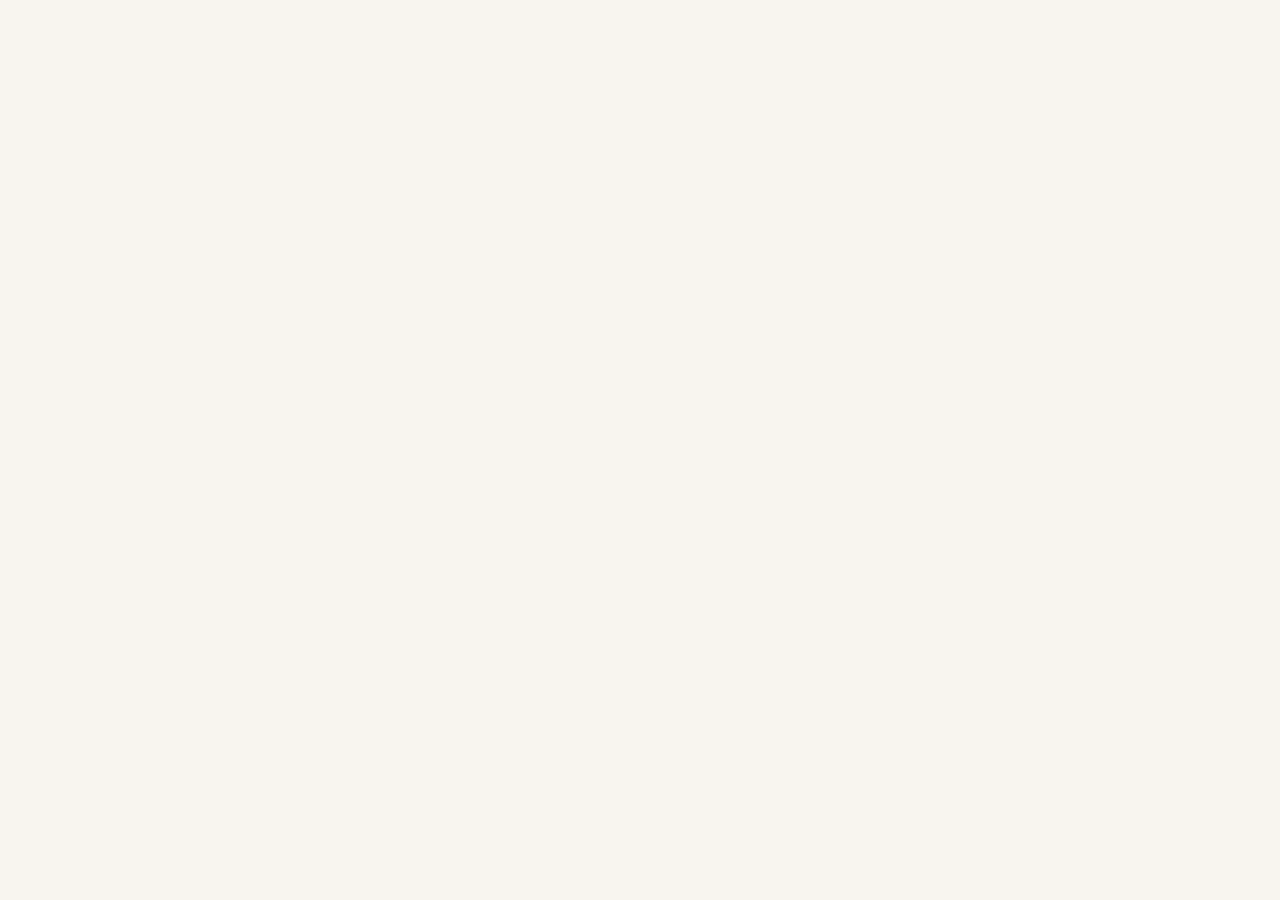
==== about.html @ d3966397 "about skeleton" ====
<!DOCTYPE html>
<html lang="en">
<head>
    <meta charset="UTF-8">
    <meta name="viewport" content="width=device-width, initial-scale=1.0">
    <title>About Us | Blackwell & Associates</title>
    <link href="https://cdn.jsdelivr.net/npm/bootstrap@5.3.2/dist/css/bootstrap.min.css" rel="stylesheet"/>
    <link href="https://fonts.googleapis.com/css2?family=Playfair+Display:wght@400;600;700&family=Inter:wght@300;400;500;600&display=swap" rel="stylesheet"/>
    <link rel="stylesheet" href="https://cdn.jsdelivr.net/npm/bootstrap-icons@1.11.3/font/bootstrap-icons.min.css"/>
    <link rel="stylesheet" href="style.css"/>
</head>
<body>
<a href="#main-content" class="visually-hidden-focusable">Skip to main content</a>

<!-- Navbar will go here -->

<main id="main-content">
  <!-- Page header will go here -->

  <!-- Our Story will go here -->

  <!-- Mission & Values will go here -->

  <!-- Awards will go here -->
</main>

<!-- Footer will go here -->

<script src="https://cdn.jsdelivr.net/npm/bootstrap@5.3.2/dist/js/bootstrap.bundle.min.js"></script>
<script src="main.js"></script>
</body>
</html>
---- style.css ----
/* Blackwell & Associates - Stylesheet */

:root {
  --navy:       #0D1F3C;
  --navy-mid:   #162C55;
  --gold:       #C9A84C;
  --gold-light: #E2C46F;
  --cream:      #F8F5EF;
  --text-dark:  #1A1A2E;
  --text-muted: #6B7280;
  --white:      #FFFFFF;
  --card-bg:    #FFFFFF;
  --card-border:#E5E7EB;
  --section-alt:#F3F4F6;
  --footer-bg:  #0D1F3C;
  --nav-text:       rgba(255,255,255,0.85);
  --nav-text-hover: var(--gold);
  --nav-bg:         transparent;
  --nav-bg-scrolled: var(--navy);
}

[data-theme="dark"] {
  --cream:      #111827;
  --text-dark:  #F9FAFB;
  --text-muted: #9CA3AF;
  --white:      #1F2937;
  --card-bg:    #1F2937;
  --card-border:#374151;
  --section-alt:#1a2535;
  --footer-bg:  #060d1a;
  --nav-text:       rgba(255,255,255,0.85);
  --nav-bg:         transparent;
  --nav-bg-scrolled: var(--navy);
}

*, *::before, *::after { box-sizing: border-box; }
html { scroll-behavior: smooth; }

body {
  font-family: 'Inter', sans-serif;
  background-color: var(--cream);
  color: var(--text-dark);
  transition: background-color 0.3s, color 0.3s;
}

h1, h2, h3, h4, h5, h6 {
  font-family: 'Playfair Display', serif;
  color: var(--text-dark);
}

.py-6 { padding-top: 5rem; padding-bottom: 5rem; }

#mainNav {
 background-color: var(--navy);
  padding: 0.9rem 0;
  box-shadow: 0 2px 12px rgba(0,0,0,0.08);
}
#mainNav.scrolled {
  background-color: var(--navy);
  box-shadow: 0 2px 20px rgba(0,0,0,0.3);
  padding: 0.7rem 0;
}
.navbar-brand { display: flex; align-items: center; gap: 0.5rem; text-decoration: none; }
.brand-icon { font-size: 1.4rem; color: var(--gold); }
.brand-name { font-family: 'Playfair Display', serif; font-size: 1.1rem; font-weight: 700; color: var(--white); letter-spacing: 0.02em; }
.brand-amp { color: var(--gold); }
.nav-link { color: rgba(255,255,255,0.85) !important; font-size: 0.875rem; font-weight: 500; letter-spacing: 0.03em; padding: 0.4rem 0.75rem !important; transition: color 0.2s; }
.nav-link:hover, .nav-link.active { color: var(--gold) !important; }
.btn-consult { background-color: var(--gold) !important; color: var(--navy) !important; font-weight: 600 !important; border-radius: 4px; padding: 0.45rem 1.1rem !important; transition: background-color 0.2s, transform 0.15s; }
.btn-consult:hover { background-color: var(--gold-light) !important; transform: translateY(-1px); }
.btn-theme-toggle { background: rgba(255,255,255,0.1); border: 1px solid rgba(255,255,255,0.25); color: var(--white); border-radius: 50%; width: 36px; height: 36px; display: flex; align-items: center; justify-content: center; cursor: pointer; transition: background 0.2s; font-size: 0.875rem; }
.btn-theme-toggle:hover { background: rgba(201,168,76,0.3); color: var(--gold); }
.navbar-toggler { border-color: rgba(255,255,255,0.4); }
.navbar-toggler-icon { filter: invert(1); }

.hero-section {
  position: relative;
  background: linear-gradient(135deg, var(--navy) 0%, #1a3560 60%, #0a1628 100%);
  min-height: 100vh;
  overflow: hidden;
}

.hero-bg-overlay {
  position: absolute;
  inset: 0;
  background: radial-gradient(ellipse at 70% 50%, rgba(201,168,76,0.08) 0%, transparent 60%);
  pointer-events: none;
}

.hero-content { position: relative; z-index: 2; }

.hero-eyebrow {
  font-size: 0.8rem;
  font-weight: 600;
  letter-spacing: 0.15em;
  text-transform: uppercase;
  color: var(--gold);
  margin-bottom: 1.2rem;
}

.hero-headline {
  font-size: clamp(3rem, 7vw, 5.5rem);
  font-weight: 700;
  line-height: 1.05;
  color: var(--white);
  margin-bottom: 1.5rem;
}

.headline-gold { color: var(--gold); }

.hero-sub {
  font-size: 1.05rem;
  color: rgba(255,255,255,0.75);
  line-height: 1.75;
  max-width: 520px;
  margin-bottom: 2rem;
}

.btn-primary-gold {
  background-color: var(--gold);
  color: var(--navy);
  font-weight: 700;
  font-size: 0.9rem;
  letter-spacing: 0.04em;
  border: none;
  border-radius: 4px;
  padding: 0.75rem 1.75rem;
  text-decoration: none;
  transition: background-color 0.2s, transform 0.15s;
  display: inline-block;
}
.btn-primary-gold:hover {
  background-color: var(--gold-light);
  color: var(--navy);
  transform: translateY(-2px);
}

.btn-outline-light-custom {
  background: transparent;
  color: var(--white);
  font-weight: 600;
  font-size: 0.9rem;
  border: 1.5px solid rgba(255,255,255,0.45);
  border-radius: 4px;
  padding: 0.75rem 1.75rem;
  text-decoration: none;
  transition: border-color 0.2s, color 0.2s;
  display: inline-block;
}
.btn-outline-light-custom:hover {
  border-color: var(--gold);
  color: var(--gold);
}

.hero-stat-card {
  background: rgba(255,255,255,0.06);
  border: 1px solid rgba(201,168,76,0.25);
  border-radius: 12px;
  padding: 2.5rem 2rem;
  backdrop-filter: blur(10px);
  display: flex;
  flex-direction: column;
  gap: 1.5rem;
  min-width: 220px;
}

.stat-item { display: flex; flex-direction: column; }

.stat-number {
  font-family: 'Playfair Display', serif;
  font-size: 2.4rem;
  font-weight: 700;
  color: var(--gold);
  line-height: 1;
}

.stat-label {
  font-size: 0.78rem;
  color: rgba(255,255,255,0.6);
  letter-spacing: 0.06em;
  text-transform: uppercase;
  margin-top: 0.3rem;
}

.stat-divider { height: 1px; background: rgba(201,168,76,0.2); }

.hero-scroll-hint {
  position: absolute;
  bottom: 2rem;
  left: 50%;
  transform: translateX(-50%);
  color: rgba(255,255,255,0.4);
  font-size: 1.4rem;
  animation: bounce 2s infinite;
  z-index: 2;
}

@keyframes bounce {
  0%, 100% { transform: translateX(-50%) translateY(0); }
  50% { transform: translateX(-50%) translateY(6px); }
}

.section-eyebrow {
  font-size: 0.75rem;
  font-weight: 700;
  letter-spacing: 0.15em;
  text-transform: uppercase;
  color: var(--gold);
  margin-bottom: 0.5rem;
}

.section-title {
  font-size: clamp(1.8rem, 3.5vw, 2.6rem);
  font-weight: 700;
  color: var(--text-dark);
  line-height: 1.2;
}

.section-sub {
  color: var(--text-muted);
  font-size: 1rem;
  max-width: 580px;
  margin: 0.75rem auto 0;
  line-height: 1.7;
}

.section-practice {
  background-color: var(--cream);
}

.practice-card {
  background: var(--card-bg);
  border: 1px solid var(--card-border);
  border-radius: 10px;
  padding: 2rem 1.75rem;
  height: 100%;
  transition: transform 0.25s, box-shadow 0.25s, border-color 0.25s;
}
.practice-card:hover {
  transform: translateY(-5px);
  box-shadow: 0 12px 32px rgba(13,31,60,0.1);
  border-color: var(--gold);
}

.practice-icon {
  font-size: 1.8rem;
  color: var(--gold);
  margin-bottom: 1rem;
}

.practice-card h4 {
  font-size: 1.1rem;
  font-weight: 700;
  margin-bottom: 0.6rem;
}

.practice-card p {
  font-size: 0.9rem;
  color: var(--text-muted);
  line-height: 1.65;
  margin-bottom: 1rem;
}

.practice-link {
  font-size: 0.85rem;
  font-weight: 600;
  color: var(--gold);
  text-decoration: none;
  letter-spacing: 0.03em;
}
.practice-link:hover { color: var(--gold-light); }

.section-why {
  background-color: var(--section-alt);
}

.why-card {
  background: var(--card-bg);
  border: 1px solid var(--card-border);
  border-radius: 10px;
  padding: 1.5rem;
  height: 100%;
  transition: box-shadow 0.2s;
}
.why-card:hover {
  box-shadow: 0 6px 20px rgba(13,31,60,0.08);
}

.why-icon {
  font-size: 1.5rem;
  color: var(--gold);
  margin-bottom: 0.75rem;
  display: block;
}

.why-card h5 {
  font-size: 1rem;
  font-weight: 700;
  margin-bottom: 0.4rem;
}

.why-card p {
  font-size: 0.875rem;
  color: var(--text-muted);
  line-height: 1.65;
  margin: 0;
}
.section-testimonials {
  background-color: var(--navy);
}
.section-testimonials .section-eyebrow { color: var(--gold); }
.section-testimonials .section-title { color: var(--white); }

.testimonial-card {
  max-width: 680px;
  text-align: center;
  padding: 2rem;
}

.stars {
  color: var(--gold);
  font-size: 1.2rem;
  letter-spacing: 0.1em;
}

.testimonial-quote {
  font-size: 1.1rem;
  color: rgba(255,255,255,0.85);
  line-height: 1.8;
  font-style: italic;
}

.testimonial-author {
  display: flex;
  align-items: center;
  justify-content: center;
  gap: 1rem;
}

.author-avatar {
  width: 48px;
  height: 48px;
  background: var(--gold);
  color: var(--navy);
  border-radius: 50%;
  display: flex;
  align-items: center;
  justify-content: center;
  font-weight: 700;
  font-size: 0.85rem;
  flex-shrink: 0;
}

.testimonial-author strong {
  display: block;
  color: var(--white);
  font-family: 'Playfair Display', serif;
}

.testimonial-author span {
  font-size: 0.8rem;
  color: rgba(255,255,255,0.5);
}

.carousel-btn {
  background: rgba(255,255,255,0.1);
  border: 1px solid rgba(255,255,255,0.25);
  color: var(--white);
  border-radius: 50%;
  width: 42px;
  height: 42px;
  display: inline-flex;
  align-items: center;
  justify-content: center;
  cursor: pointer;
  transition: background 0.2s;
}
.carousel-btn:hover {
  background: var(--gold);
  color: var(--navy);
  border-color: var(--gold);
}
.section-cta {
  background: linear-gradient(135deg, var(--navy-mid) 0%, var(--navy) 100%);
}

.cta-title {
  font-size: clamp(1.8rem, 3vw, 2.4rem);
  color: var(--white);
  font-weight: 700;
}

.cta-sub {
  color: rgba(255,255,255,0.7);
  font-size: 1rem;
}
.site-footer {
  background-color: var(--footer-bg);
  color: rgba(255,255,255,0.65);
}

.footer-brand {
  font-family: 'Playfair Display', serif;
  font-size: 1.15rem;
  color: var(--white);
  font-weight: 700;
}

.footer-about {
  font-size: 0.875rem;
  line-height: 1.7;
}

.footer-socials a {
  color: rgba(255,255,255,0.5);
  font-size: 1.1rem;
  margin-right: 0.75rem;
  transition: color 0.2s;
  text-decoration: none;
}
.footer-socials a:hover { color: var(--gold); }

.footer-heading {
  color: var(--white);
  font-family: 'Playfair Display', serif;
  font-size: 0.95rem;
  font-weight: 700;
  margin-bottom: 1rem;
  letter-spacing: 0.04em;
}

.footer-links {
  list-style: none;
  padding: 0;
  margin: 0;
}
.footer-links li { margin-bottom: 0.5rem; }
.footer-links a {
  color: rgba(255,255,255,0.55);
  font-size: 0.875rem;
  text-decoration: none;
  transition: color 0.2s;
}
.footer-links a:hover { color: var(--gold); }

.footer-contact {
  list-style: none;
  padding: 0;
  margin: 0;
  display: flex;
  flex-direction: column;
  gap: 0.65rem;
}
.footer-contact li {
  display: flex;
  align-items: flex-start;
  gap: 0.6rem;
  font-size: 0.875rem;
  color: rgba(255,255,255,0.55);
}
.footer-contact i {
  color: var(--gold);
  margin-top: 0.15rem;
  flex-shrink: 0;
}

.footer-divider { border-color: rgba(255,255,255,0.1); }

.footer-bottom {
  font-size: 0.8rem;
  color: rgba(255,255,255,0.35);
}
@media (max-width: 991px) {
  .hero-section {
    min-height: auto;
    padding: 7rem 0 4rem;
  }
  .hero-headline {
    font-size: clamp(2.4rem, 8vw, 3.5rem);
  }
}

@media (max-width: 576px) {
  .hero-actions {
    flex-direction: column;
    align-items: stretch;
  }
  .testimonial-card {
    padding: 1.25rem;
  }
}
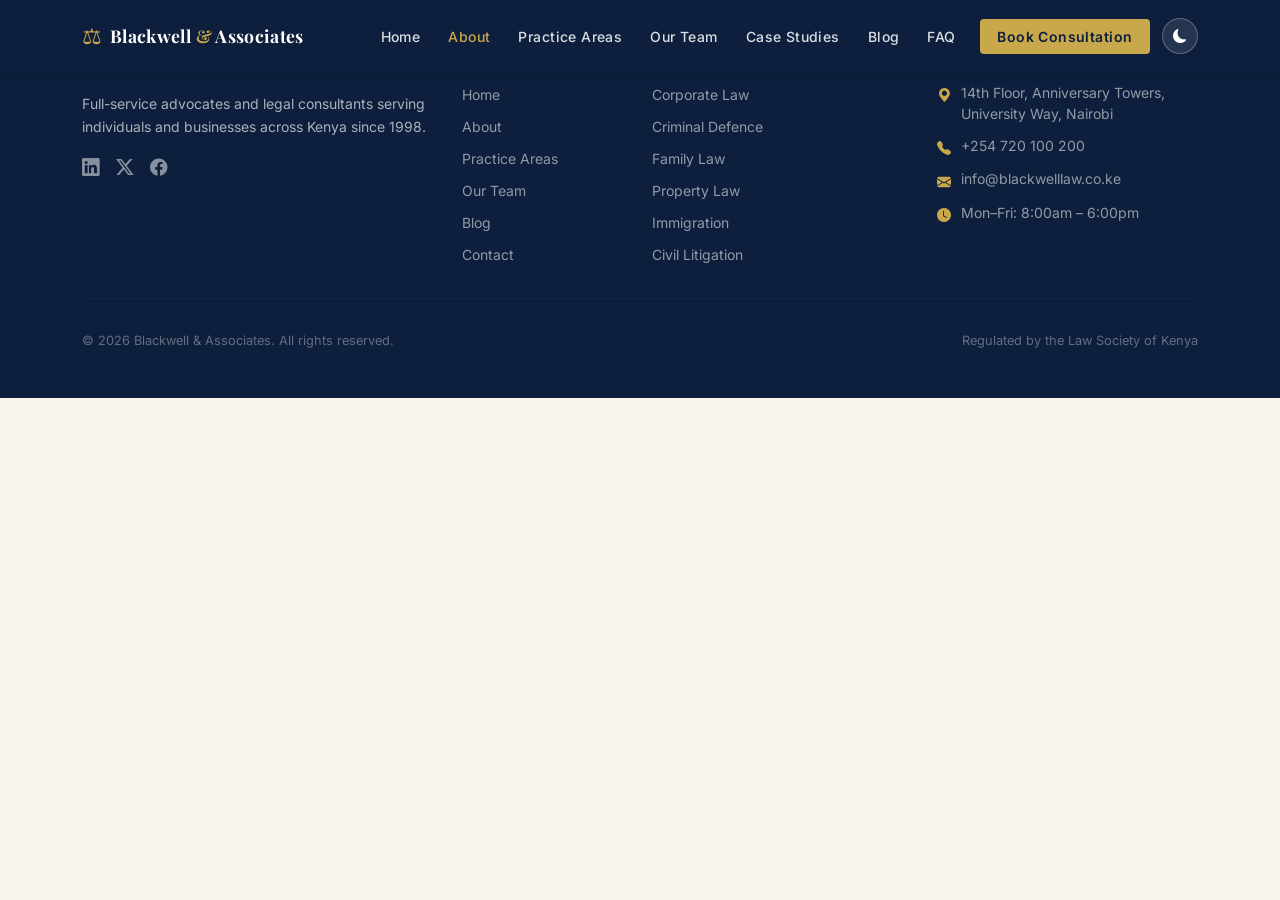
==== commit c817f76c: "add navbar and footer" ====
--- a/about.html
+++ b/about.html
@@ -12,7 +12,36 @@
 <body>
 <a href="#main-content" class="visually-hidden-focusable">Skip to main content</a>
 
-<!-- Navbar will go here -->
+<nav class="navbar navbar-expand-lg fixed-top" id="mainNav">
+    <div class="container">
+      <a class="navbar-brand" href="index.html">
+        <span class="brand-icon">⚖</span>
+        <span class="brand-name">Blackwell <span class="brand-amp">&</span> Associates</span>
+      </a>
+      <button class="navbar-toggler" type="button" data-bs-toggle="collapse" data-bs-target="#navMenu" aria-controls="navMenu" aria-expanded="false" aria-label="Toggle navigation">
+        <span class="navbar-toggler-icon"></span>
+      </button>
+      <div class="collapse navbar-collapse" id="navMenu">
+        <ul class="navbar-nav ms-auto align-items-lg-center gap-lg-1">
+          <li class="nav-item"><a class="nav-link " href="index.html">Home</a></li>
+          <li class="nav-item"><a class="nav-link active" href="about.html">About</a></li>
+          <li class="nav-item"><a class="nav-link" href="practice-areas.html">Practice Areas</a></li>
+          <li class="nav-item"><a class="nav-link" href="team.html">Our Team</a></li>
+          <li class="nav-item"><a class="nav-link" href="case-studies.html">Case Studies</a></li>
+          <li class="nav-item"><a class="nav-link" href="blog.html">Blog</a></li>
+          <li class="nav-item"><a class="nav-link" href="faq.html">FAQ</a></li>
+          <li class="nav-item ms-lg-2">
+            <a class="nav-link btn-consult" href="contact.html">Book Consultation</a>
+          </li>
+          <li class="nav-item ms-lg-2">
+            <button class="btn-theme-toggle" id="themeToggle" aria-label="Toggle dark and light mode" title="Toggle dark/light mode">
+              <i class="bi bi-moon-fill" id="themeIcon"></i>
+            </button>
+          </li>
+        </ul>
+      </div>
+    </div>
+</nav>
 
 <main id="main-content">
   <!-- Page header will go here -->
@@ -24,7 +53,57 @@
   <!-- Awards will go here -->
 </main>
 
-<!-- Footer will go here -->
+<footer class="site-footer py-5">
+  <div class="container">
+    <div class="row g-4">
+      <div class="col-lg-4">
+        <div class="footer-brand mb-3">⚖ Blackwell & Associates</div>
+        <p class="footer-about">Full-service advocates and legal consultants serving individuals and businesses across Kenya since 1998.</p>
+        <div class="footer-socials mt-3">
+          <a href="#" aria-label="LinkedIn"><i class="bi bi-linkedin" aria-hidden="true"></i></a>
+          <a href="#" aria-label="Twitter / X"><i class="bi bi-twitter-x" aria-hidden="true"></i></a>
+          <a href="#" aria-label="Facebook"><i class="bi bi-facebook" aria-hidden="true"></i></a>
+        </div>
+      </div>
+      <div class="col-sm-6 col-lg-2">
+        <h6 class="footer-heading">Quick Links</h6>
+        <ul class="footer-links">
+          <li><a href="index.html">Home</a></li>
+          <li><a href="about.html">About</a></li>
+          <li><a href="practice-areas.html">Practice Areas</a></li>
+          <li><a href="team.html">Our Team</a></li>
+          <li><a href="blog.html">Blog</a></li>
+          <li><a href="contact.html">Contact</a></li>
+        </ul>
+      </div>
+      <div class="col-sm-6 col-lg-3">
+        <h6 class="footer-heading">Practice Areas</h6>
+        <ul class="footer-links">
+          <li><a href="practice-areas.html">Corporate Law</a></li>
+          <li><a href="practice-areas.html">Criminal Defence</a></li>
+          <li><a href="practice-areas.html">Family Law</a></li>
+          <li><a href="practice-areas.html">Property Law</a></li>
+          <li><a href="practice-areas.html">Immigration</a></li>
+          <li><a href="practice-areas.html">Civil Litigation</a></li>
+        </ul>
+      </div>
+      <div class="col-lg-3">
+        <h6 class="footer-heading">Contact</h6>
+        <ul class="footer-contact">
+          <li><i class="bi bi-geo-alt-fill" aria-hidden="true"></i> 14th Floor, Anniversary Towers, University Way, Nairobi</li>
+          <li><i class="bi bi-telephone-fill" aria-hidden="true"></i> +254 720 100 200</li>
+          <li><i class="bi bi-envelope-fill" aria-hidden="true"></i> info@blackwelllaw.co.ke</li>
+          <li><i class="bi bi-clock-fill" aria-hidden="true"></i> Mon–Fri: 8:00am – 6:00pm</li>
+        </ul>
+      </div>
+    </div>
+    <hr class="footer-divider mt-4"/>
+    <div class="footer-bottom d-flex flex-wrap justify-content-between align-items-center pt-3">
+      <p class="mb-0">© 2026 Blackwell & Associates. All rights reserved.</p>
+      <p class="mb-0">Regulated by the Law Society of Kenya</p>
+    </div>
+  </div>
+</footer>
 
 <script src="https://cdn.jsdelivr.net/npm/bootstrap@5.3.2/dist/js/bootstrap.bundle.min.js"></script>
 <script src="main.js"></script>
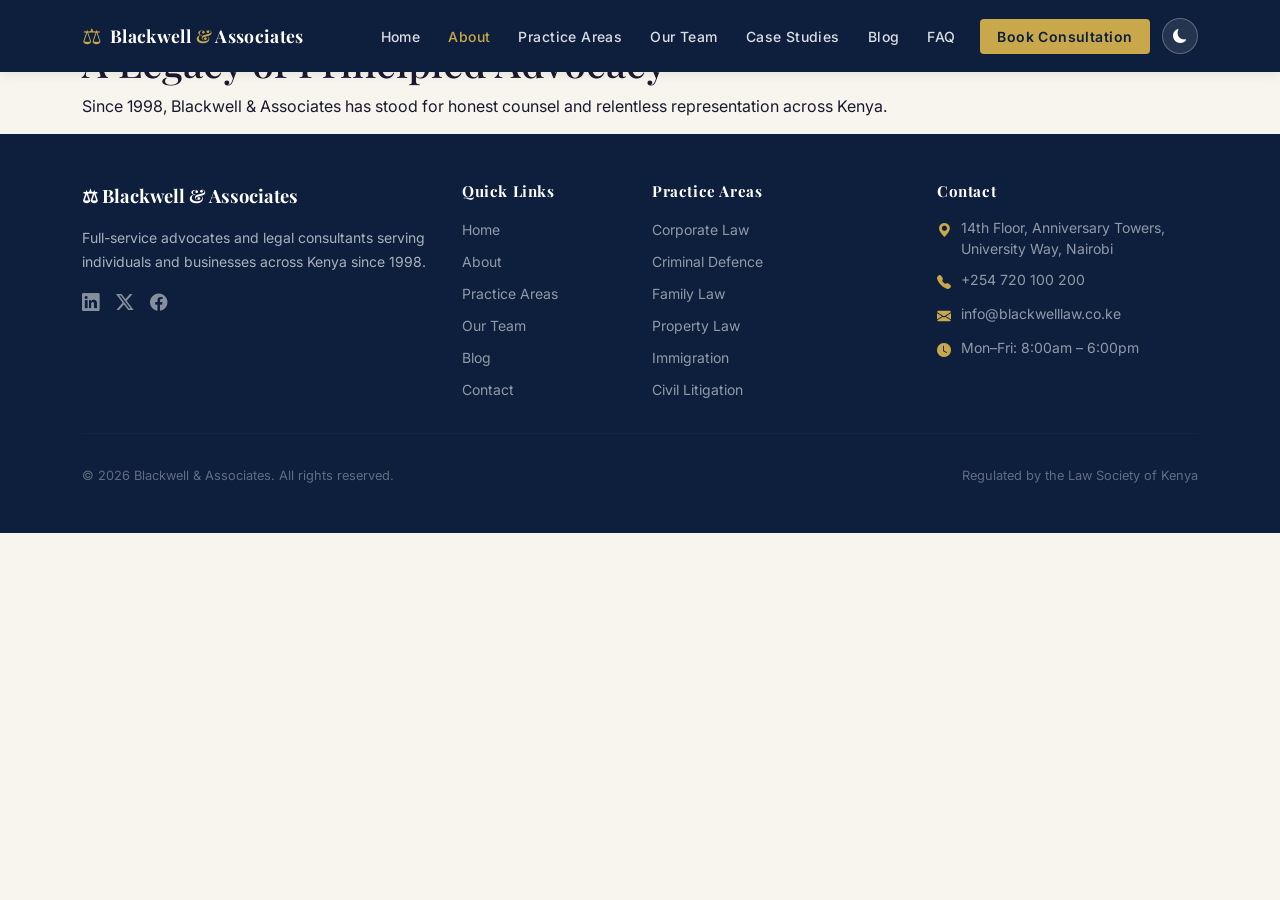
==== commit 589ecb70: "add page header section" ====
--- a/about.html
+++ b/about.html
@@ -44,7 +44,13 @@
 </nav>
 
 <main id="main-content">
-  <!-- Page header will go here -->
+  <section class="page-header">
+  <div class="container">
+    <p class="hero-eyebrow">About Us</p>
+    <h1 class="page-title">A Legacy of Principled Advocacy</h1>
+    <p class="page-subtitle">Since 1998, Blackwell & Associates has stood for honest counsel and relentless representation across Kenya.</p>
+  </div>
+</section>
 
   <!-- Our Story will go here -->
 
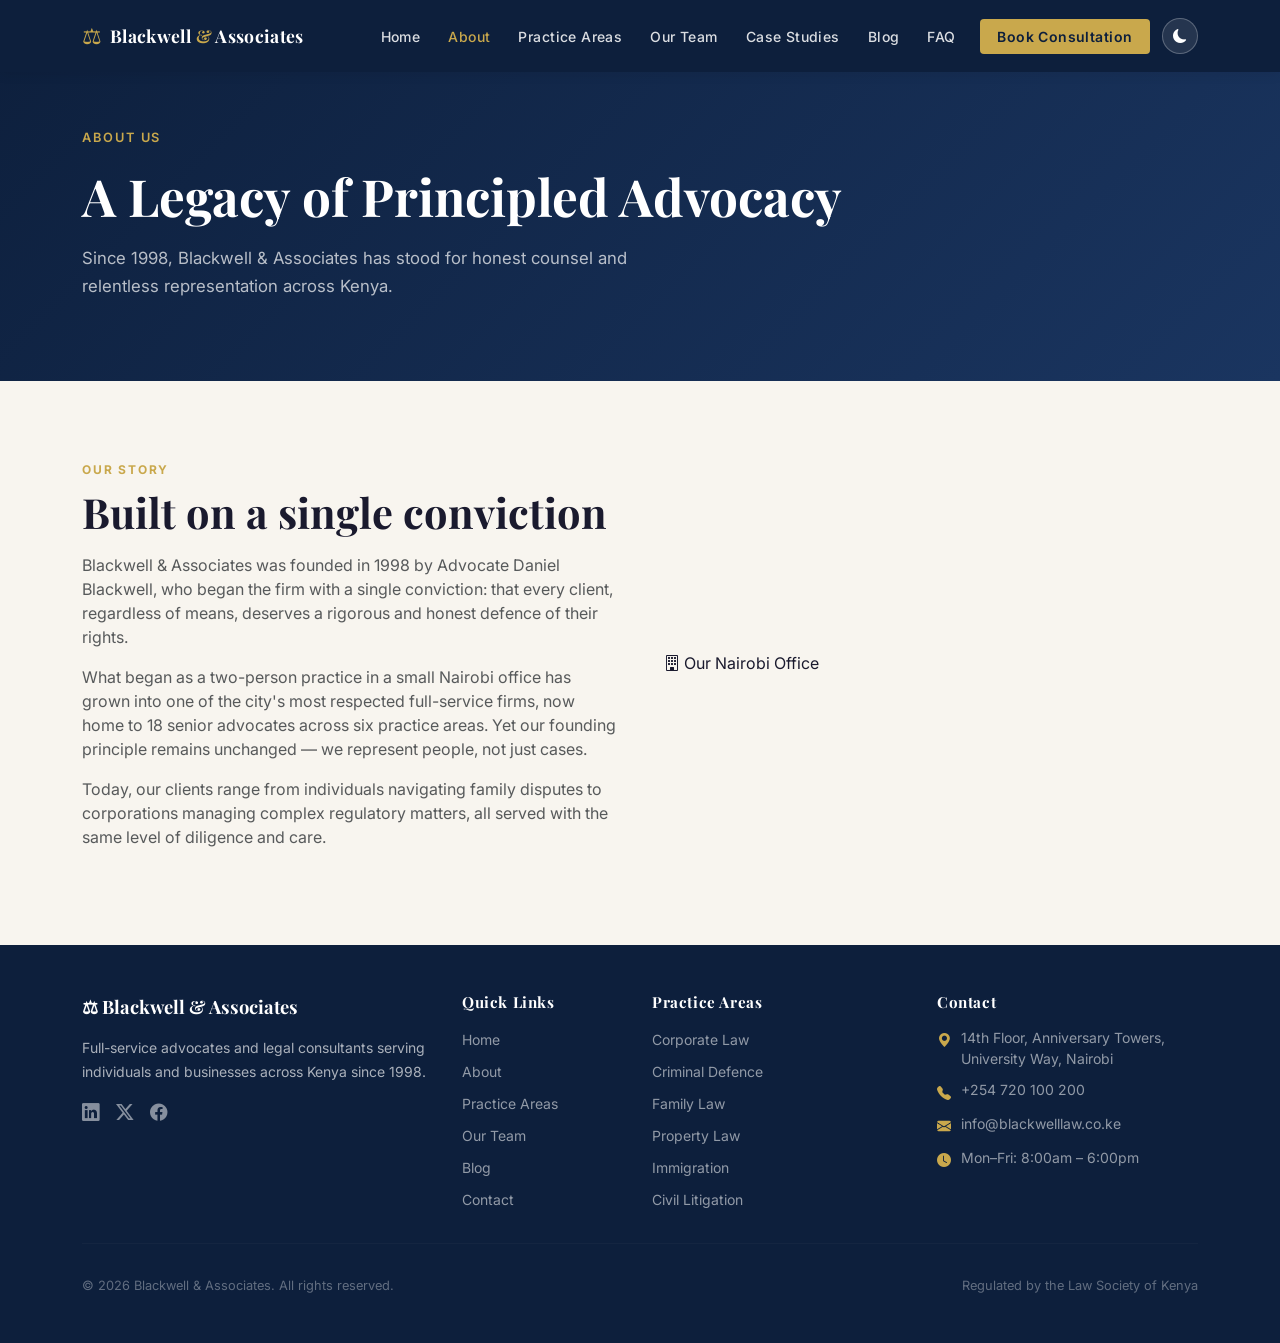
==== commit 64fa3690: "add our story section" ====
--- a/about.html
+++ b/about.html
@@ -52,7 +52,25 @@
   </div>
 </section>
 
-  <!-- Our Story will go here -->
+  <section class="section-story py-6">
+  <div class="container">
+    <div class="row align-items-center g-5">
+      <div class="col-lg-6">
+        <p class="section-eyebrow">Our Story</p>
+        <h2 class="section-title">Built on a single conviction</h2>
+        <p class="mt-3 text-body-secondary">Blackwell & Associates was founded in 1998 by Advocate Daniel Blackwell, who began the firm with a single conviction: that every client, regardless of means, deserves a rigorous and honest defence of their rights.</p>
+        <p class="mt-3 text-body-secondary">What began as a two-person practice in a small Nairobi office has grown into one of the city's most respected full-service firms, now home to 18 senior advocates across six practice areas. Yet our founding principle remains unchanged — we represent people, not just cases.</p>
+        <p class="mt-3 text-body-secondary">Today, our clients range from individuals navigating family disputes to corporations managing complex regulatory matters, all served with the same level of diligence and care.</p>
+      </div>
+      <div class="col-lg-6">
+        <div class="story-image-placeholder">
+          <i class="bi bi-building" aria-hidden="true"></i>
+          <span>Our Nairobi Office</span>
+        </div>
+      </div>
+    </div>
+  </div>
+</section>
 
   <!-- Mission & Values will go here -->
 
--- a/style.css
+++ b/style.css
@@ -488,4 +488,23 @@
   .testimonial-card {
     padding: 1.25rem;
   }
+}
+.page-header {
+  background: linear-gradient(135deg, var(--navy) 0%, #1a3560 100%);
+  padding: 8rem 0 4rem;
+}
+
+.page-title {
+  font-size: clamp(2.2rem, 4.5vw, 3.2rem);
+  font-weight: 700;
+  color: var(--white);
+  margin-top: 0.75rem;
+}
+
+.page-subtitle {
+  color: rgba(255,255,255,0.7);
+  font-size: 1.05rem;
+  max-width: 600px;
+  margin-top: 1rem;
+  line-height: 1.7;
 }
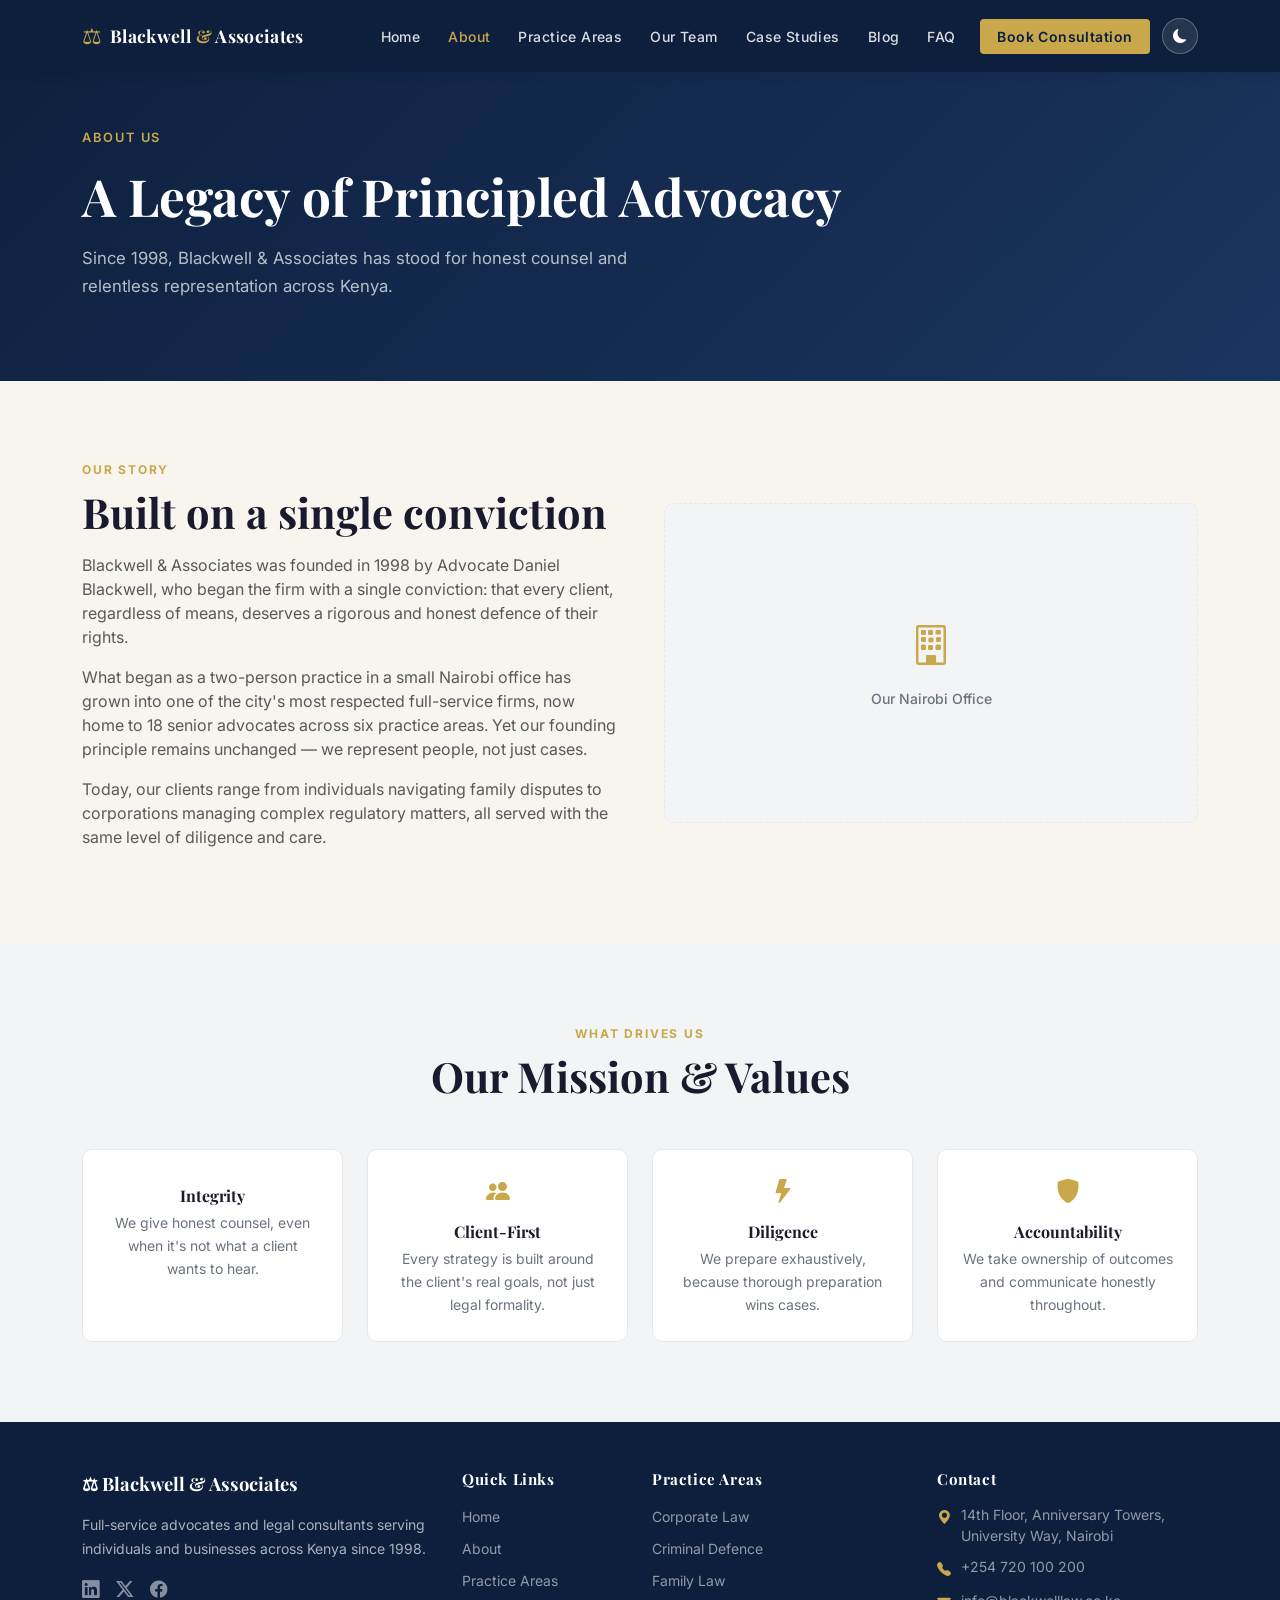
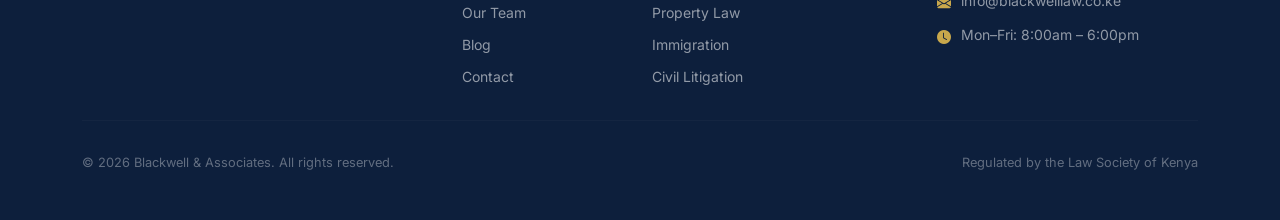
==== commit a1e50721: "add mission and values" ====
--- a/about.html
+++ b/about.html
@@ -72,7 +72,44 @@
   </div>
 </section>
 
-  <!-- Mission & Values will go here -->
+  <section class="section-why py-6">
+  <div class="container">
+    <div class="section-header text-center mb-5">
+      <p class="section-eyebrow">What Drives Us</p>
+      <h2 class="section-title">Our Mission & Values</h2>
+    </div>
+    <div class="row g-4">
+      <div class="col-md-6 col-lg-3">
+        <div class="why-card text-center">
+          <i class="bi bi-balance-scale why-icon" aria-hidden="true"></i>
+          <h5>Integrity</h5>
+          <p>We give honest counsel, even when it's not what a client wants to hear.</p>
+        </div>
+      </div>
+      <div class="col-md-6 col-lg-3">
+        <div class="why-card text-center">
+          <i class="bi bi-people-fill why-icon" aria-hidden="true"></i>
+          <h5>Client-First</h5>
+          <p>Every strategy is built around the client's real goals, not just legal formality.</p>
+        </div>
+      </div>
+      <div class="col-md-6 col-lg-3">
+        <div class="why-card text-center">
+          <i class="bi bi-lightning-fill why-icon" aria-hidden="true"></i>
+          <h5>Diligence</h5>
+          <p>We prepare exhaustively, because thorough preparation wins cases.</p>
+        </div>
+      </div>
+      <div class="col-md-6 col-lg-3">
+        <div class="why-card text-center">
+          <i class="bi bi-shield-fill why-icon" aria-hidden="true"></i>
+          <h5>Accountability</h5>
+          <p>We take ownership of outcomes and communicate honestly throughout.</p>
+        </div>
+      </div>
+    </div>
+  </div>
+</section>
 
   <!-- Awards will go here -->
 </main>
--- a/style.css
+++ b/style.css
@@ -507,4 +507,30 @@
   max-width: 600px;
   margin-top: 1rem;
   line-height: 1.7;
+}
+.section-story {
+  background-color: var(--cream);
+}
+
+.story-image-placeholder {
+  background: var(--section-alt);
+  border: 1px dashed var(--card-border);
+  border-radius: 10px;
+  height: 320px;
+  display: flex;
+  flex-direction: column;
+  align-items: center;
+  justify-content: center;
+  gap: 0.75rem;
+  color: var(--text-muted);
+}
+
+.story-image-placeholder i {
+  font-size: 2.5rem;
+  color: var(--gold);
+}
+
+.story-image-placeholder span {
+  font-size: 0.875rem;
+  font-weight: 500;
 }
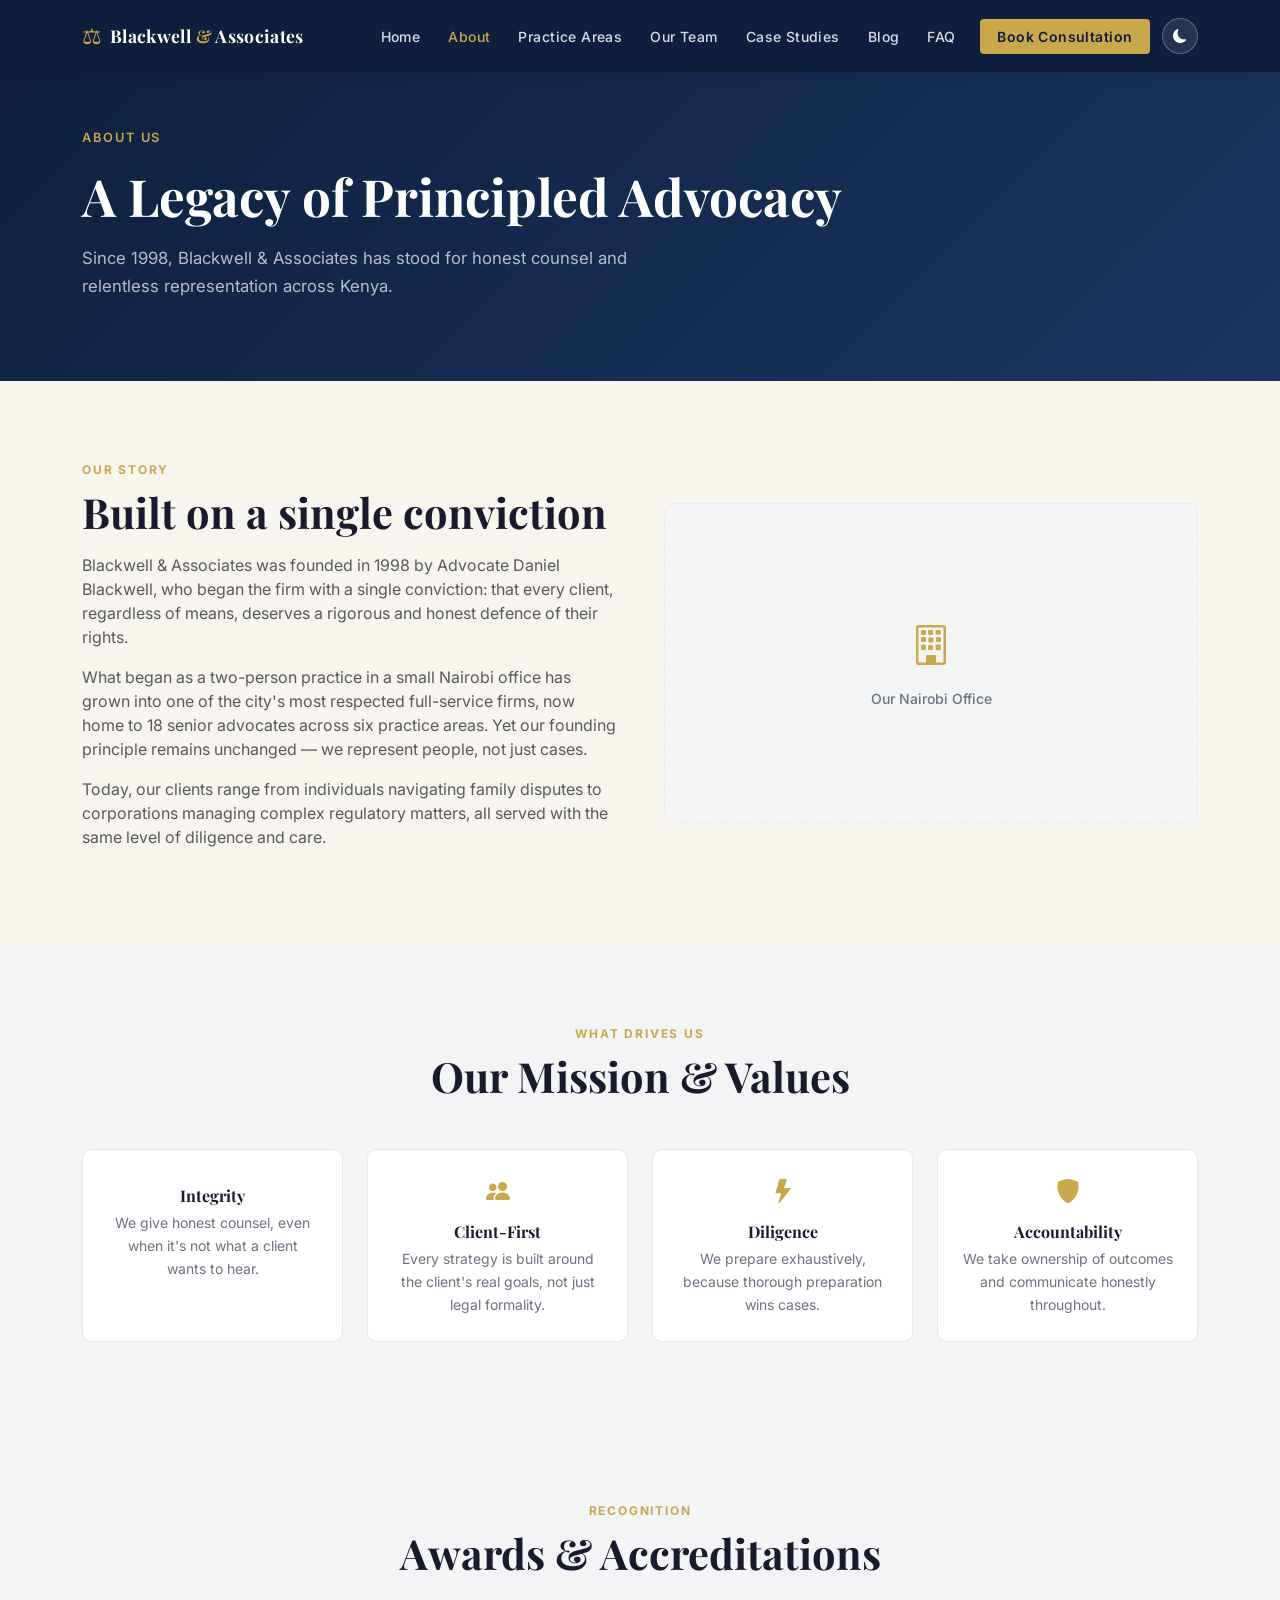
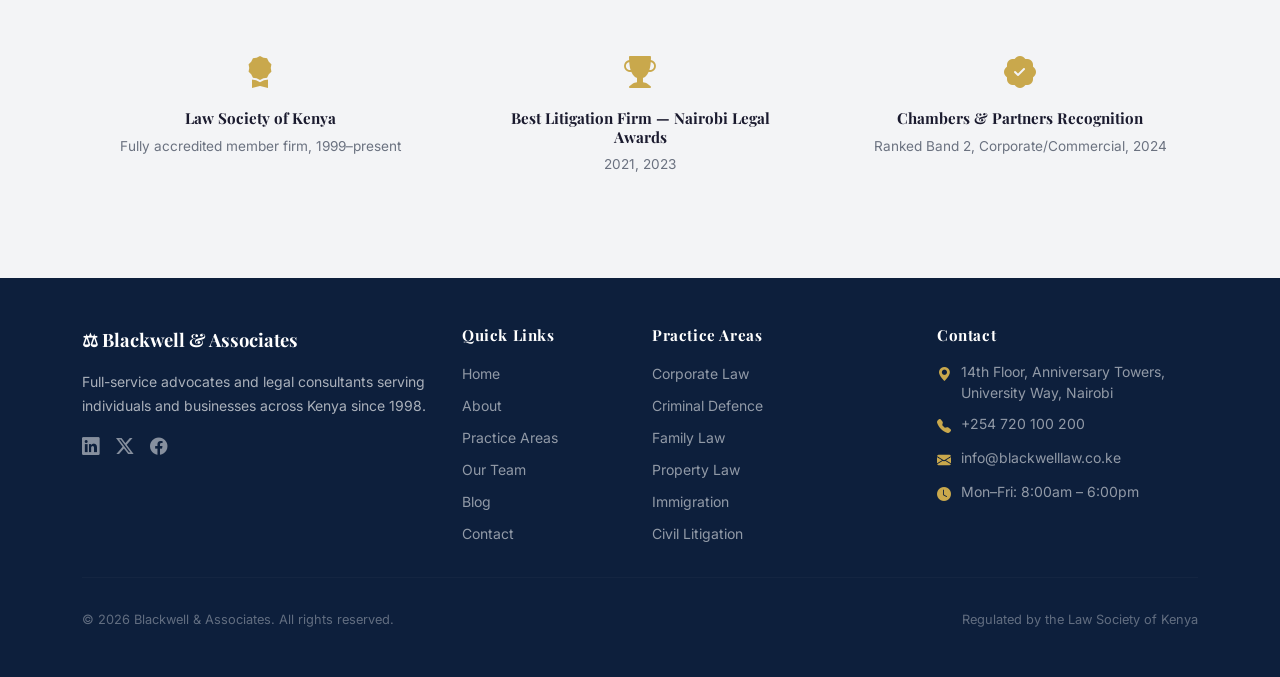
==== commit a2c431ce: "awards+styling" ====
--- a/about.html
+++ b/about.html
@@ -111,7 +111,37 @@
   </div>
 </section>
 
-  <!-- Awards will go here -->
+  <section class="section-awards py-6">
+  <div class="container">
+    <div class="section-header text-center mb-5">
+      <p class="section-eyebrow">Recognition</p>
+      <h2 class="section-title">Awards & Accreditations</h2>
+    </div>
+    <div class="row g-4 text-center">
+      <div class="col-md-4">
+        <div class="award-card">
+          <i class="bi bi-award-fill award-icon" aria-hidden="true"></i>
+          <h6>Law Society of Kenya</h6>
+          <p>Fully accredited member firm, 1999–present</p>
+        </div>
+      </div>
+      <div class="col-md-4">
+        <div class="award-card">
+          <i class="bi bi-trophy-fill award-icon" aria-hidden="true"></i>
+          <h6>Best Litigation Firm — Nairobi Legal Awards</h6>
+          <p>2021, 2023</p>
+        </div>
+      </div>
+      <div class="col-md-4">
+        <div class="award-card">
+          <i class="bi bi-patch-check-fill award-icon" aria-hidden="true"></i>
+          <h6>Chambers & Partners Recognition</h6>
+          <p>Ranked Band 2, Corporate/Commercial, 2024</p>
+        </div>
+      </div>
+    </div>
+  </div>
+</section>
 </main>
 
 <footer class="site-footer py-5">
--- a/style.css
+++ b/style.css
@@ -533,4 +533,29 @@
 .story-image-placeholder span {
   font-size: 0.875rem;
   font-weight: 500;
+}
+.section-awards {
+  background-color: var(--section-alt);
+}
+
+.award-card {
+  padding: 1.5rem;
+}
+
+.award-icon {
+  font-size: 2rem;
+  color: var(--gold);
+  margin-bottom: 0.75rem;
+  display: block;
+}
+
+.award-card h6 {
+  font-weight: 700;
+  font-size: 0.95rem;
+}
+
+.award-card p {
+  font-size: 0.85rem;
+  color: var(--text-muted);
+  margin: 0;
 }
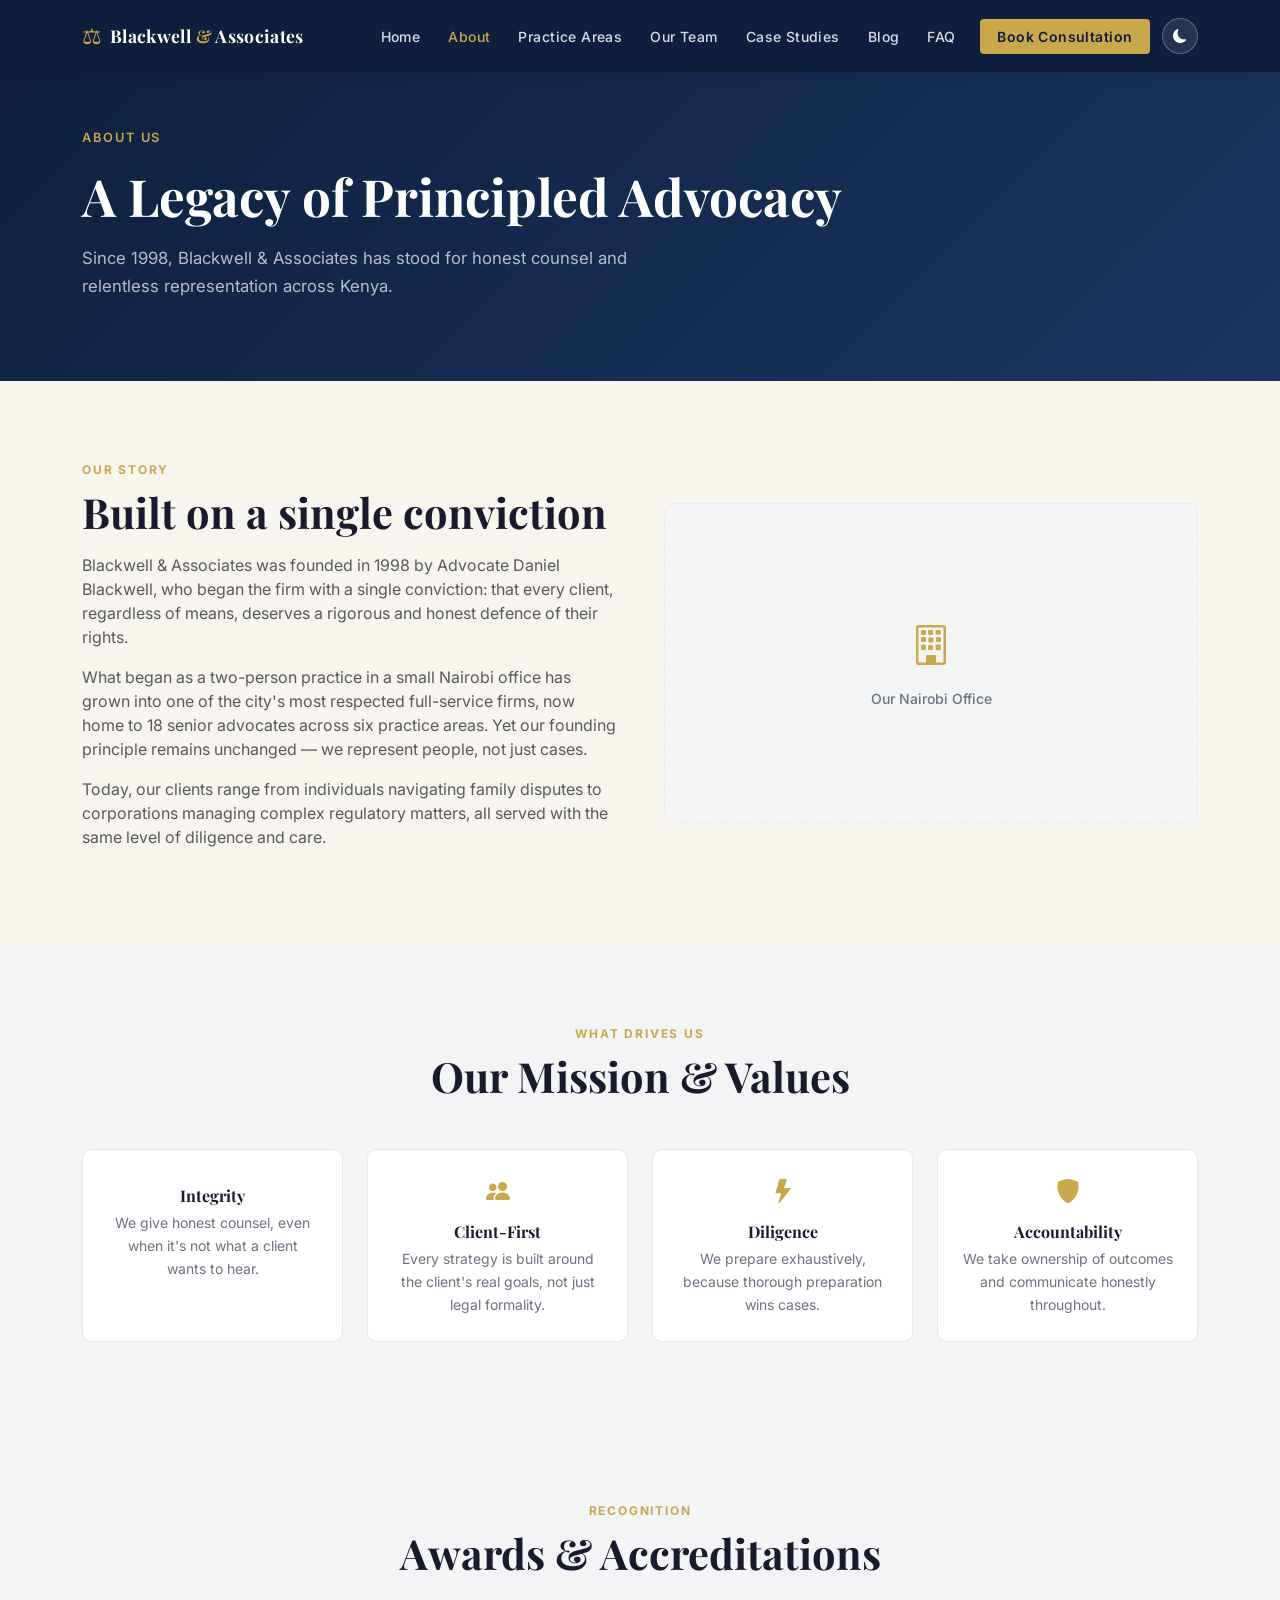
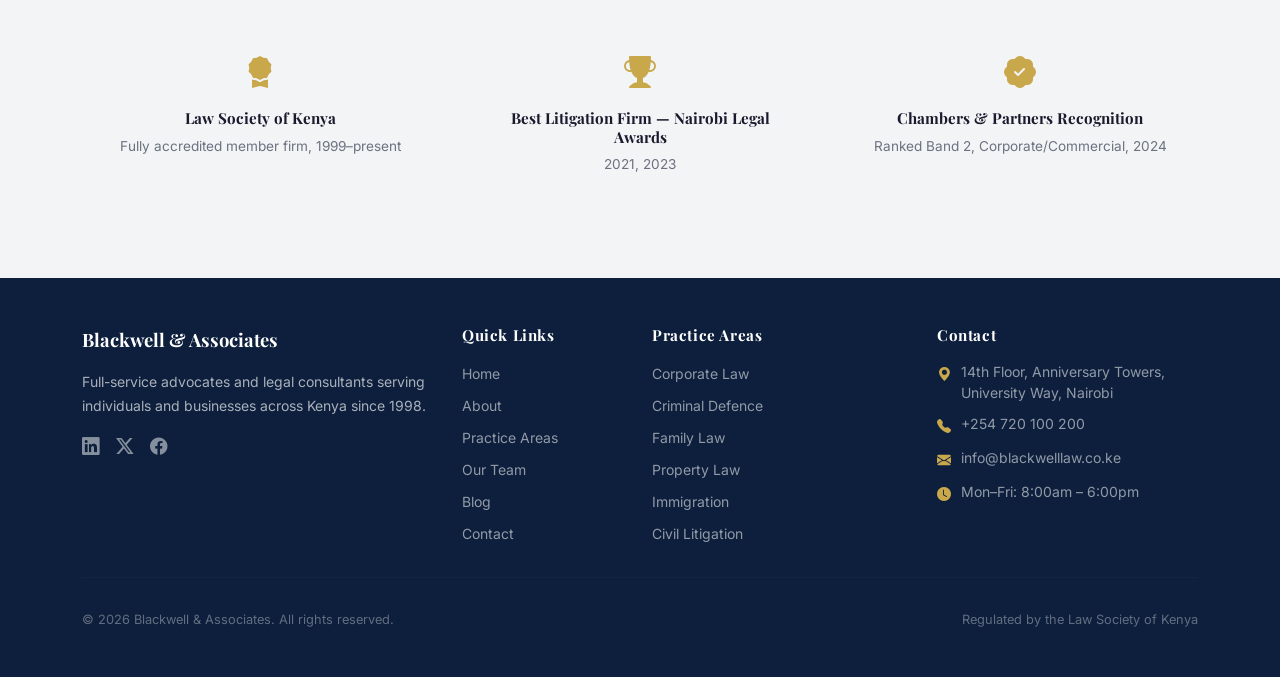
==== commit 47cefde0: "practice area details" ====
--- a/about.html
+++ b/about.html
@@ -148,7 +148,7 @@
   <div class="container">
     <div class="row g-4">
       <div class="col-lg-4">
-        <div class="footer-brand mb-3">⚖ Blackwell & Associates</div>
+        <div class="footer-brand mb-3">Blackwell & Associates</div>
         <p class="footer-about">Full-service advocates and legal consultants serving individuals and businesses across Kenya since 1998.</p>
         <div class="footer-socials mt-3">
           <a href="#" aria-label="LinkedIn"><i class="bi bi-linkedin" aria-hidden="true"></i></a>
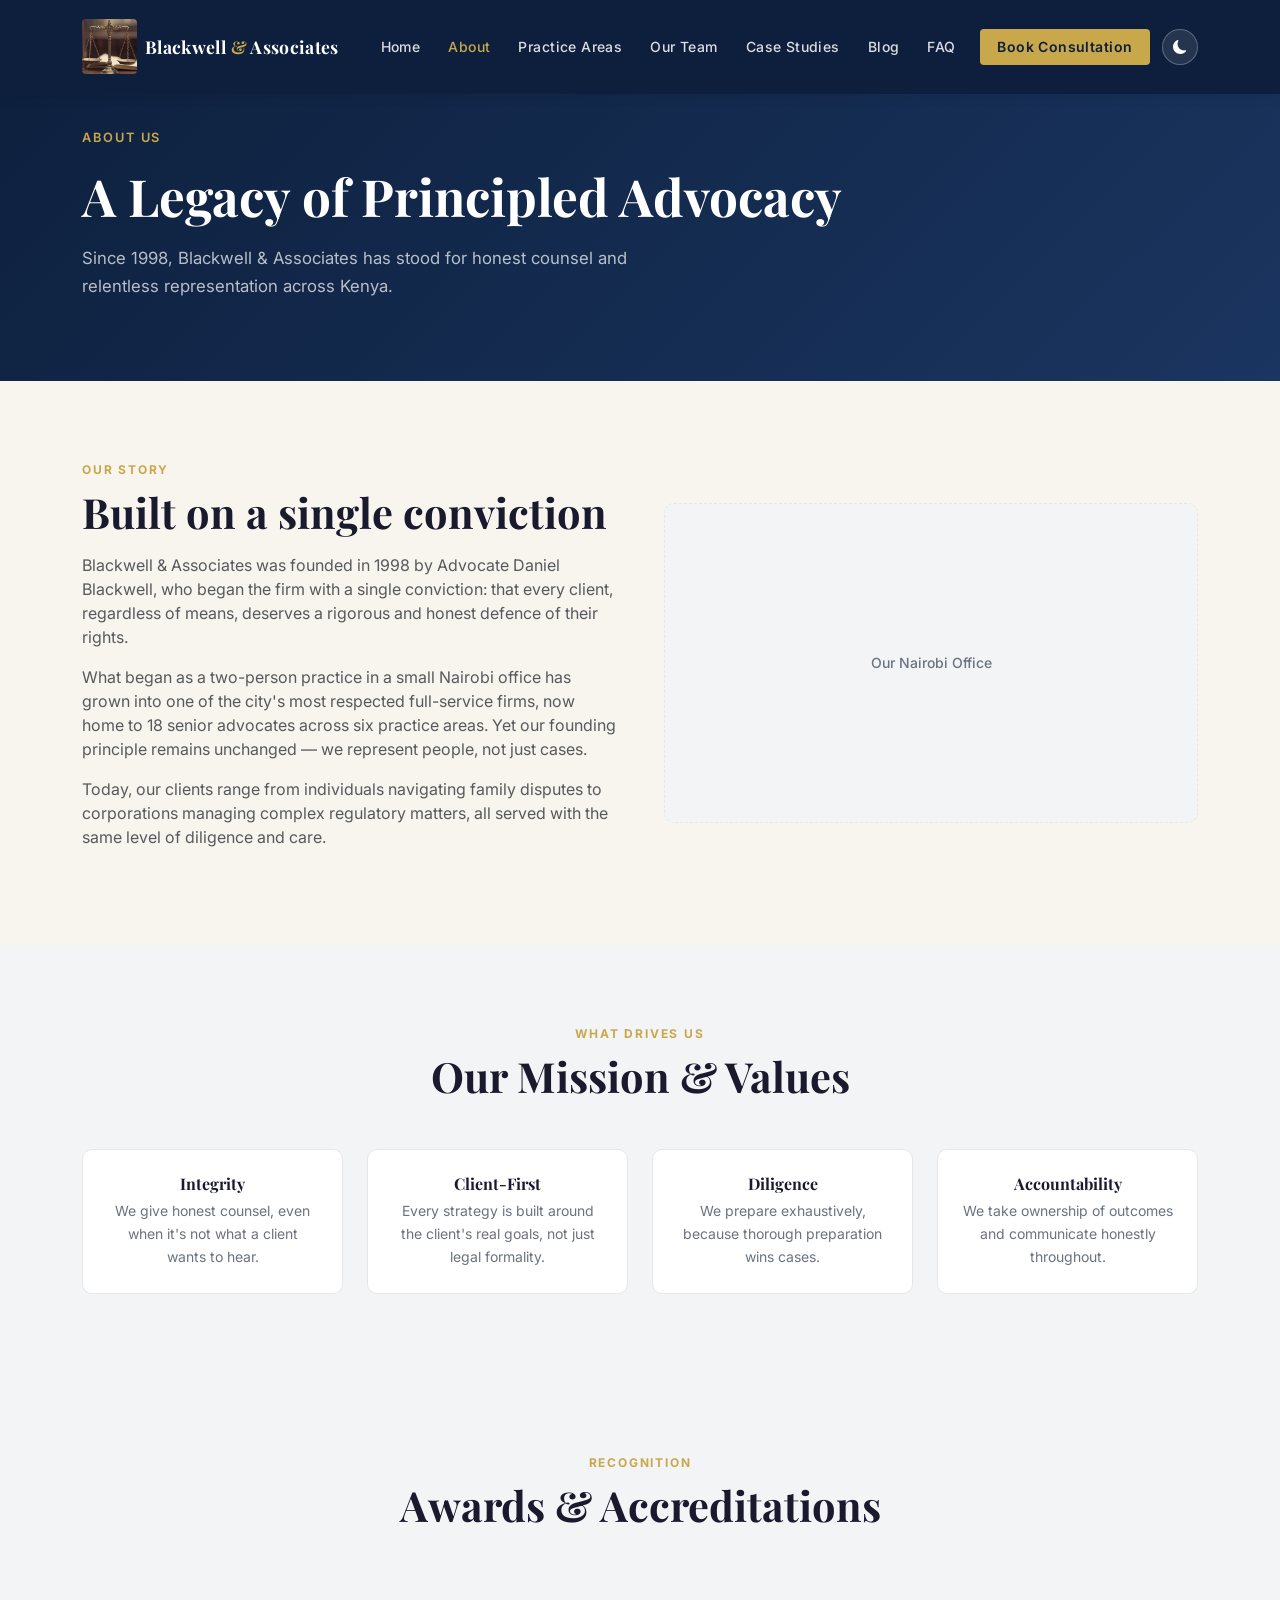
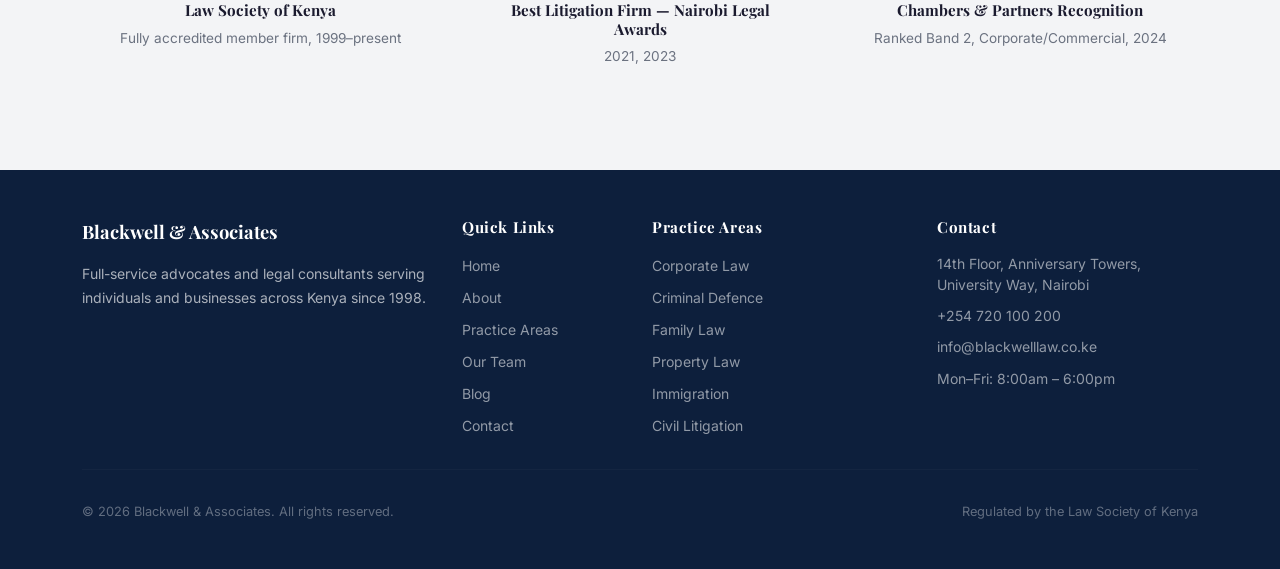
==== commit a2aa4e8d: "finished system" ====
--- a/about.html
+++ b/about.html
@@ -15,7 +15,7 @@
 <nav class="navbar navbar-expand-lg fixed-top" id="mainNav">
     <div class="container">
       <a class="navbar-brand" href="index.html">
-        <span class="brand-icon">⚖</span>
+        <img src="scale.jpg" alt="Blackwell & Associates scale logo" class="brand-icon-img">
         <span class="brand-name">Blackwell <span class="brand-amp">&</span> Associates</span>
       </a>
       <button class="navbar-toggler" type="button" data-bs-toggle="collapse" data-bs-target="#navMenu" aria-controls="navMenu" aria-expanded="false" aria-label="Toggle navigation">
@@ -64,7 +64,7 @@
       </div>
       <div class="col-lg-6">
         <div class="story-image-placeholder">
-          <i class="bi bi-building" aria-hidden="true"></i>
+         
           <span>Our Nairobi Office</span>
         </div>
       </div>
@@ -81,28 +81,28 @@
     <div class="row g-4">
       <div class="col-md-6 col-lg-3">
         <div class="why-card text-center">
-          <i class="bi bi-balance-scale why-icon" aria-hidden="true"></i>
+          
           <h5>Integrity</h5>
           <p>We give honest counsel, even when it's not what a client wants to hear.</p>
         </div>
       </div>
       <div class="col-md-6 col-lg-3">
         <div class="why-card text-center">
-          <i class="bi bi-people-fill why-icon" aria-hidden="true"></i>
+         
           <h5>Client-First</h5>
           <p>Every strategy is built around the client's real goals, not just legal formality.</p>
         </div>
       </div>
       <div class="col-md-6 col-lg-3">
         <div class="why-card text-center">
-          <i class="bi bi-lightning-fill why-icon" aria-hidden="true"></i>
+          
           <h5>Diligence</h5>
           <p>We prepare exhaustively, because thorough preparation wins cases.</p>
         </div>
       </div>
       <div class="col-md-6 col-lg-3">
         <div class="why-card text-center">
-          <i class="bi bi-shield-fill why-icon" aria-hidden="true"></i>
+          
           <h5>Accountability</h5>
           <p>We take ownership of outcomes and communicate honestly throughout.</p>
         </div>
@@ -120,21 +120,21 @@
     <div class="row g-4 text-center">
       <div class="col-md-4">
         <div class="award-card">
-          <i class="bi bi-award-fill award-icon" aria-hidden="true"></i>
+          
           <h6>Law Society of Kenya</h6>
           <p>Fully accredited member firm, 1999–present</p>
         </div>
       </div>
       <div class="col-md-4">
         <div class="award-card">
-          <i class="bi bi-trophy-fill award-icon" aria-hidden="true"></i>
+          
           <h6>Best Litigation Firm — Nairobi Legal Awards</h6>
           <p>2021, 2023</p>
         </div>
       </div>
       <div class="col-md-4">
         <div class="award-card">
-          <i class="bi bi-patch-check-fill award-icon" aria-hidden="true"></i>
+          
           <h6>Chambers & Partners Recognition</h6>
           <p>Ranked Band 2, Corporate/Commercial, 2024</p>
         </div>
@@ -151,9 +151,9 @@
         <div class="footer-brand mb-3">Blackwell & Associates</div>
         <p class="footer-about">Full-service advocates and legal consultants serving individuals and businesses across Kenya since 1998.</p>
         <div class="footer-socials mt-3">
-          <a href="#" aria-label="LinkedIn"><i class="bi bi-linkedin" aria-hidden="true"></i></a>
-          <a href="#" aria-label="Twitter / X"><i class="bi bi-twitter-x" aria-hidden="true"></i></a>
-          <a href="#" aria-label="Facebook"><i class="bi bi-facebook" aria-hidden="true"></i></a>
+          <a href="#" aria-label="LinkedIn"></a>
+          <a href="#" aria-label="Twitter / X"></a>
+          <a href="#" aria-label="Facebook"></a>
         </div>
       </div>
       <div class="col-sm-6 col-lg-2">
@@ -181,10 +181,10 @@
       <div class="col-lg-3">
         <h6 class="footer-heading">Contact</h6>
         <ul class="footer-contact">
-          <li><i class="bi bi-geo-alt-fill" aria-hidden="true"></i> 14th Floor, Anniversary Towers, University Way, Nairobi</li>
-          <li><i class="bi bi-telephone-fill" aria-hidden="true"></i> +254 720 100 200</li>
-          <li><i class="bi bi-envelope-fill" aria-hidden="true"></i> info@blackwelllaw.co.ke</li>
-          <li><i class="bi bi-clock-fill" aria-hidden="true"></i> Mon–Fri: 8:00am – 6:00pm</li>
+          <li> 14th Floor, Anniversary Towers, University Way, Nairobi</li>
+          <li> +254 720 100 200</li>
+          <li> info@blackwelllaw.co.ke</li>
+          <li> Mon–Fri: 8:00am – 6:00pm</li>
         </ul>
       </div>
     </div>
--- a/style.css
+++ b/style.css
@@ -558,4 +558,329 @@
   font-size: 0.85rem;
   color: var(--text-muted);
   margin: 0;
+}
+.section-practice-detail {
+  background-color: var(--cream);
+}
+
+.accordion-item {
+  background-color: var(--card-bg);
+  border: 1px solid var(--card-border);
+  margin-bottom: 0.75rem;
+  border-radius: 8px !important;
+  overflow: hidden;
+}
+
+.accordion-button {
+  background-color: var(--card-bg);
+  color: var(--text-dark);
+  font-weight: 600;
+  font-size: 1rem;
+  padding: 1.1rem 1.5rem;
+}
+
+.accordion-button:not(.collapsed) {
+  background-color: var(--section-alt);
+  color: var(--navy);
+  box-shadow: none;
+}
+
+.accordion-button:focus {
+  box-shadow: 0 0 0 2px var(--gold);
+}
+
+.accordion-icon {
+  color: var(--gold);
+  margin-right: 0.75rem;
+  font-size: 1.1rem;
+}
+
+.accordion-body {
+  color: var(--text-muted);
+  font-size: 0.92rem;
+  line-height: 1.75;
+  padding: 1.25rem 1.5rem 1.5rem;
+}
+
+[data-theme="dark"] .accordion-button:not(.collapsed) {
+  background-color: var(--section-alt);
+  color: var(--gold);
+}
+.section-team {
+  background-color: var(--cream);
+}
+
+.team-card {
+  background: var(--card-bg);
+  border: 1px solid var(--card-border);
+  border-radius: 10px;
+  padding: 2rem 1.5rem;
+  text-align: center;
+  height: 100%;
+  transition: transform 0.25s, box-shadow 0.25s;
+}
+.team-card:hover {
+  transform: translateY(-5px);
+  box-shadow: 0 12px 32px rgba(13,31,60,0.1);
+}
+
+.team-avatar {
+  width: 72px;
+  height: 72px;
+  border-radius: 50%;
+  background: linear-gradient(135deg, var(--navy) 0%, var(--navy-mid) 100%);
+  color: var(--gold);
+  font-family: 'Playfair Display', serif;
+  font-size: 1.3rem;
+  font-weight: 700;
+  display: flex;
+  align-items: center;
+  justify-content: center;
+  margin: 0 auto 1rem;
+}
+
+.team-card h5 {
+  font-size: 1.05rem;
+  font-weight: 700;
+  margin-bottom: 0.2rem;
+}
+
+.team-role {
+  font-size: 0.82rem;
+  color: var(--gold);
+  font-weight: 600;
+  letter-spacing: 0.03em;
+  margin-bottom: 0.6rem;
+}
+
+.team-specialty {
+  font-size: 0.85rem;
+  color: var(--text-muted);
+  margin: 0;
+}
+
+.team-specialty i {
+  color: var(--gold);
+  cursor: pointer;
+}
+.section-cases {
+  background-color: var(--cream);
+}
+
+.case-card {
+  background: var(--card-bg);
+  border: 1px solid var(--card-border);
+  border-radius: 10px;
+  padding: 1.75rem 1.5rem;
+  height: 100%;
+  transition: transform 0.25s, box-shadow 0.25s;
+}
+.case-card:hover {
+  transform: translateY(-5px);
+  box-shadow: 0 12px 32px rgba(13,31,60,0.1);
+}
+
+.case-tag {
+  display: inline-block;
+  background: var(--section-alt);
+  color: var(--gold);
+  font-size: 0.72rem;
+  font-weight: 700;
+  letter-spacing: 0.04em;
+  text-transform: uppercase;
+  padding: 0.3rem 0.7rem;
+  border-radius: 20px;
+  margin-bottom: 0.9rem;
+}
+
+.case-card h5 {
+  font-size: 1.05rem;
+  font-weight: 700;
+  margin-bottom: 0.6rem;
+}
+
+.case-card p {
+  font-size: 0.88rem;
+  color: var(--text-muted);
+  line-height: 1.6;
+  margin-bottom: 1.1rem;
+}
+
+.case-link {
+  background: none;
+  border: none;
+  padding: 0;
+  font-size: 0.85rem;
+  font-weight: 600;
+  color: var(--gold);
+  cursor: pointer;
+  letter-spacing: 0.03em;
+}
+.case-link:hover { color: var(--gold-light); }
+
+/* Modal theming */
+.modal-content {
+  background-color: var(--card-bg);
+  border: 1px solid var(--card-border);
+}
+.modal-header {
+  border-bottom: 1px solid var(--card-border);
+}
+.modal-title {
+  font-family: 'Playfair Display', serif;
+  color: var(--text-dark);
+}
+.modal-body p {
+  color: var(--text-muted);
+  font-size: 0.92rem;
+  line-height: 1.7;
+}
+.modal-body strong {
+  color: var(--text-dark);
+}
+[data-theme="dark"] .btn-close {
+  filter: invert(1);
+}
+.section-blog {
+  background-color: var(--cream);
+}
+
+.blog-search-bar {
+  position: relative;
+  max-width: 480px;
+  margin: 0 auto;
+}
+
+.blog-search-bar i {
+  position: absolute;
+  left: 1rem;
+  top: 50%;
+  transform: translateY(-50%);
+  color: var(--text-muted);
+  font-size: 0.95rem;
+}
+
+.blog-search-bar .form-control {
+  background-color: var(--card-bg);
+  border: 1px solid var(--card-border);
+  color: var(--text-dark);
+  border-radius: 30px;
+  padding: 0.7rem 1.25rem 0.7rem 2.6rem;
+  font-size: 0.9rem;
+}
+.blog-search-bar .form-control:focus {
+  box-shadow: 0 0 0 2px var(--gold);
+  border-color: var(--gold);
+}
+
+.blog-card {
+  background: var(--card-bg);
+  border: 1px solid var(--card-border);
+  border-radius: 10px;
+  padding: 1.75rem 1.5rem;
+  height: 100%;
+  transition: transform 0.25s, box-shadow 0.25s;
+}
+.blog-card:hover {
+  transform: translateY(-5px);
+  box-shadow: 0 12px 32px rgba(13,31,60,0.1);
+}
+
+.blog-card h5 {
+  font-size: 1.05rem;
+  font-weight: 700;
+  margin: 0.8rem 0 0.6rem;
+  line-height: 1.4;
+}
+
+.blog-card p {
+  font-size: 0.88rem;
+  color: var(--text-muted);
+  line-height: 1.6;
+  margin-bottom: 1rem;
+}
+
+.blog-date {
+  font-size: 0.78rem;
+  color: var(--text-muted);
+  font-weight: 500;
+}
+
+.blog-item {
+  transition: opacity 0.2s;
+}
+.section-contact {
+  background-color: var(--cream);
+}
+
+.section-contact h3 {
+  font-size: 1.4rem;
+}
+
+.form-label {
+  font-size: 0.875rem;
+  font-weight: 600;
+  color: var(--text-dark);
+}
+
+.form-control, .form-select {
+  background-color: var(--card-bg);
+  border: 1px solid var(--card-border);
+  color: var(--text-dark);
+  border-radius: 6px;
+  padding: 0.65rem 0.9rem;
+  font-size: 0.9rem;
+}
+.form-control:focus, .form-select:focus {
+  background-color: var(--card-bg);
+  color: var(--text-dark);
+  border-color: var(--gold);
+  box-shadow: 0 0 0 2px rgba(201,168,76,0.25);
+}
+
+.was-validated .form-control:invalid,
+.form-control.is-invalid,
+.was-validated .form-select:invalid,
+.form-select.is-invalid {
+  border-color: #dc3545;
+}
+
+.was-validated .form-control:valid,
+.form-control.is-valid,
+.was-validated .form-select:valid,
+.form-select.is-valid {
+  border-color: #28a745;
+}
+
+.contact-info-list li {
+  color: var(--text-muted);
+}
+
+.map-placeholder {
+  background: var(--section-alt);
+  border: 1px dashed var(--card-border);
+  border-radius: 10px;
+  height: 220px;
+  display: flex;
+  flex-direction: column;
+  align-items: center;
+  justify-content: center;
+  gap: 0.75rem;
+  color: var(--text-muted);
+}
+.map-placeholder i {
+  font-size: 2rem;
+  color: var(--gold);
+}
+.map-placeholder span {
+  font-size: 0.85rem;
+  font-weight: 500;
+  text-align: center;
+  padding: 0 1rem;
+}
+.brand-icon-img {
+  width: 55px;
+  height: 55px;
+  object-fit: cover;
+  border-radius: 4px;
 }
